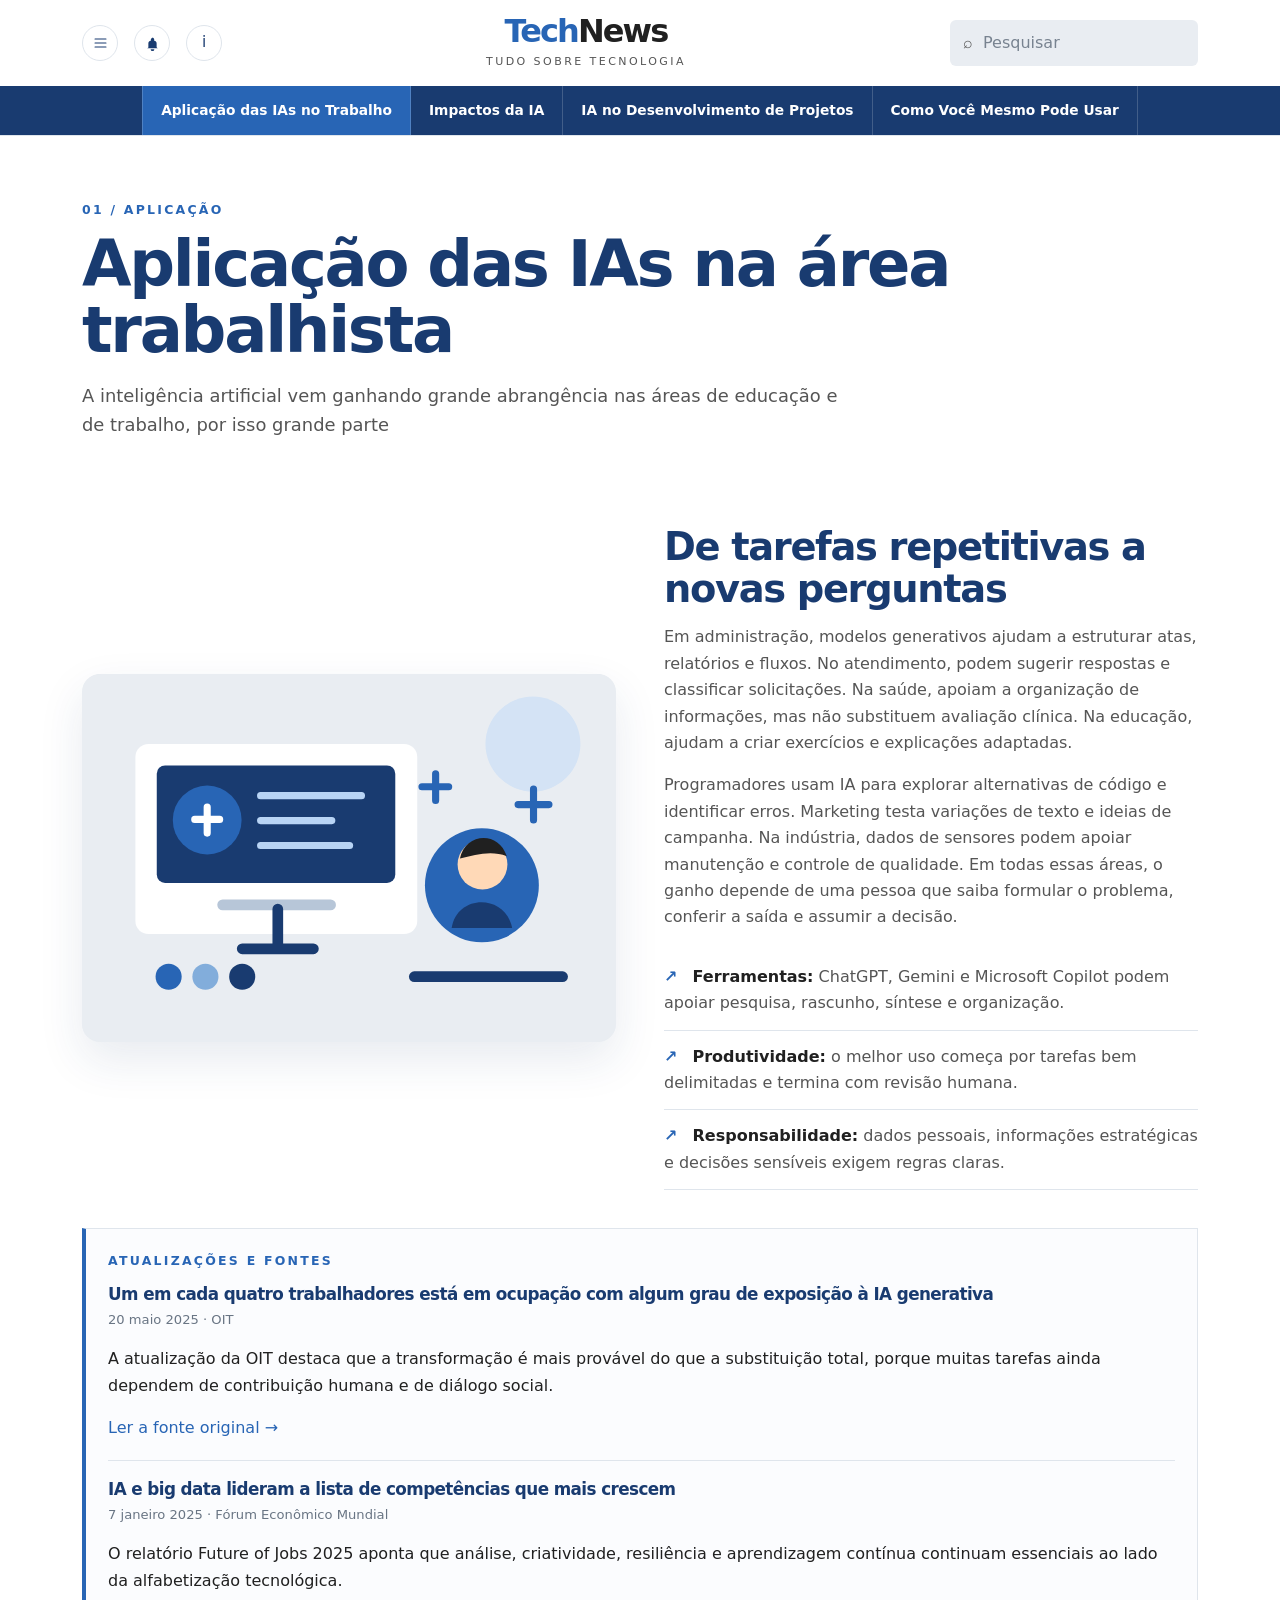
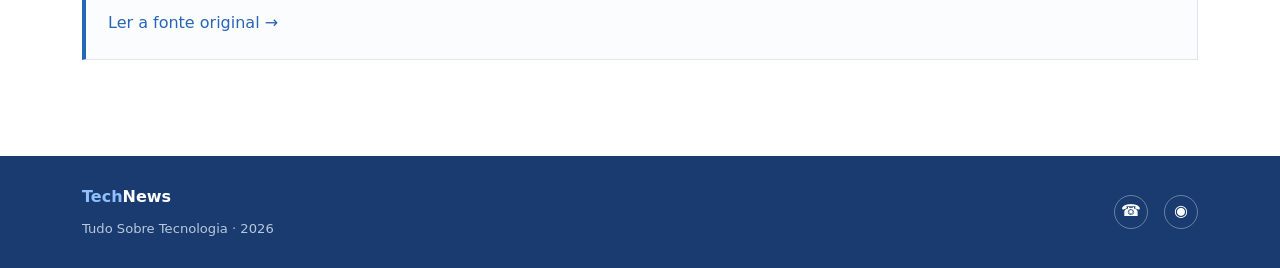
==== aplicacoes1.html @ da969e6b "primeiro commit" ====
<!doctype html>
<html lang="pt-BR">
  <head>
    <meta charset="utf-8" />
    <meta name="viewport" content="width=device-width, initial-scale=1" />
    <title>Aplicação das IAs no Trabalho — TechNews</title>
    <link rel="icon" type="image/png" href="img/jornal.png" />
    <meta
      name="description"
      content="Como a inteligência artificial é aplicada em diferentes profissões e empresas."
    />
    <link
      href="https://cdn.jsdelivr.net/npm/bootstrap@5.3.3/dist/css/bootstrap.min.css"
      rel="stylesheet"
    />
    <link href="css2/style2.css" rel="stylesheet" />
  </head>
  <body>
    <header class="site-header">
      <div class="container utility-row">
        <div class="header-tools">
         <span class="tool-icon menu-mark"><svg xmlns="http://w3.org" width="16" height="16" fill="currentColor" viewBox="0 0 16 16"><path fill-rule="evenodd" d="M2.5 12a.5.5 0 0 1 .5-.5h11a.5.5 0 0 1 0 1h-11a.5.5 0 0 1-.5-.5m0-4a.5.5 0 0 1 .5-.5h11a.5.5 0 0 1 0 1h-11a.5.5 0 0 1-.5-.5m0-4a.5.5 0 0 1 .5-.5h11a.5.5 0 0 1 0 1h-11a.5.5 0 0 1-.5-.5"/></svg></span>
<span class="tool-icon" aria-label="Notificações">
  <svg xmlns="http://w3.org" width="15" height="15" fill="currentColor" viewBox="0 0 16 16"><path d="M8 16a2 2 0 0 0 2-2H6a2 2 0 0 0 2 2M8 1.918l-.079.033a2.86 2.86 0 0 0-.572.234c-.727.376-1.153.905-1.153 1.599v1.398h-.088c-1.394 0-2.518 1.116-2.518 2.493v4.478c0 .229-.289.431-.788.583C2.33 12.83 2 13 2 13h12s-.33-.17-.813-.319c-.499-.152-.788-.354-.788-.583V7.675c0-1.377-1.124-2.493-2.518-2.493h-.088V3.551c0-.694-.426-1.223-1.153-1.6a2.86 2.86 0 0 0-.572-.234z"/></svg>
</span>
<span class="tool-icon">i</span>
        </div>
        <div class="brand">
          <a href="index.html" class="text-decoration-none text-reset">
            <p class="brand-name">
              <span class="tech">Tech</span><span class="news">News</span>
            </p>
            <span class="brand-tagline">Tudo Sobre Tecnologia</span>
          </a>
        </div>

        <label class="search-box"
          ><span>⌕</span><input type="search" placeholder="Pesquisar"
        /></label>
      </div>

      <nav class="main-nav w-100" aria-label="Navegação principal">
        <div class="container">
          <ul class="nav-list d-flex justify-content-lg-center w-100 m-0 p-0">
            <li><a class="active" href="aplicacoes1.html">Aplicação das IAs no Trabalho</a></li>
            <li><a href="impactos1.html">Impactos da IA</a></li>
            <li><a href="projetos1.html">IA no Desenvolvimento de Projetos</a></li>
            <li><a href="como-usar1.html">Como Você Mesmo Pode Usar</a></li>
          </ul>
        </div>
      </nav>


    </header>
    <main>
      <section class="page-intro">
        <div class="container">
          <div class="eyebrow">01 / Aplicação</div>
          <h1>Aplicação das IAs na área trabalhista</h1>
          <p class="lead">
           A inteligência artificial vem ganhando grande abrangência nas áreas de educação e de trabalho, 
           por isso grande parte
          </p>
        </div>
      </section>
      <section class="content-section">
        <div class="container">
          <div class="row g-5 align-items-center">
            <div class="col-lg-6">
              <div class="hero-visual">
                <img
                  src="img/aplicacoes.svg"
                  alt="Ilustração de profissional usando um painel de inteligência artificial"
                />
              </div>
            </div>
            <div class="col-lg-6 copy">
              <h2>De tarefas repetitivas a novas perguntas</h2>
              <p>
                Em administração, modelos generativos ajudam a estruturar atas,
                relatórios e fluxos. No atendimento, podem sugerir respostas e
                classificar solicitações. Na saúde, apoiam a organização de
                informações, mas não substituem avaliação clínica. Na educação,
                ajudam a criar exercícios e explicações adaptadas.
              </p>
              <p>
                Programadores usam IA para explorar alternativas de código e
                identificar erros. Marketing testa variações de texto e ideias
                de campanha. Na indústria, dados de sensores podem apoiar
                manutenção e controle de qualidade. Em todas essas áreas, o
                ganho depende de uma pessoa que saiba formular o problema,
                conferir a saída e assumir a decisão.
              </p>
              <ul class="topic-list">
                <li>
                  <strong>Ferramentas:</strong> ChatGPT, Gemini e Microsoft
                  Copilot podem apoiar pesquisa, rascunho, síntese e
                  organização.
                </li>
                <li>
                  <strong>Produtividade:</strong> o melhor uso começa por
                  tarefas bem delimitadas e termina com revisão humana.
                </li>
                <li>
                  <strong>Responsabilidade:</strong> dados pessoais, informações
                  estratégicas e decisões sensíveis exigem regras claras.
                </li>
              </ul>
            </div>
          </div>
          <div class="news-strip">
            <div class="eyebrow">Atualizações e fontes</div>
            <div class="news-item">
              <h3>
                Um em cada quatro trabalhadores está em ocupação com algum grau
                de exposição à IA generativa
              </h3>
              <p class="meta">20 maio 2025 · OIT</p>
              <p>
                A atualização da OIT destaca que a transformação é mais provável
                do que a substituição total, porque muitas tarefas ainda
                dependem de contribuição humana e de diálogo social.
              </p>
              <a
                href="https://www.ilo.org/publications/generative-ai-and-jobs-2025-update"
                target="_blank"
                rel="noopener"
                >Ler a fonte original →</a
              >
            </div>
            <div class="news-item">
              <h3>
                IA e big data lideram a lista de competências que mais crescem
              </h3>
              <p class="meta">7 janeiro 2025 · Fórum Econômico Mundial</p>
              <p>
                O relatório Future of Jobs 2025 aponta que análise,
                criatividade, resiliência e aprendizagem contínua continuam
                essenciais ao lado da alfabetização tecnológica.
              </p>
              <a
                href="https://www.weforum.org/publications/the-future-of-jobs-report-2025"
                target="_blank"
                rel="noopener"
                >Ler a fonte original →</a
              >
            </div>
          </div>
        </div>
      </section>
    </main>
    <footer class="site-footer">
      <div class="container footer-line">
        <div>
          <div class="footer-brand"><span>Tech</span>News</div>
          <p class="footer-copy">Tudo Sobre Tecnologia · 2026</p>
        </div>
        <div class="footer-contact">
          <span class="footer-icon">☎</span><span class="footer-icon">◉</span>
        </div>
      </div>
    </footer>
  </body>
</html>
---- css2/style2.css ----
:root {
  --navy: #193b70;
  --blue: #2865b5;
  --ink: #202020;
  --muted: #555555;
  --soft: #e9edf2;
  --line: #dfe5ec;
  --white: #ffffff;
  --green: #1f8a5b;
  --green-soft: #e8f5ee;
  --red: #c94b4b;
  --red-soft: #fff0f0;
}

* {
  box-sizing: border-box;
}
html {
  scroll-behavior: smooth;
}
body {
  margin: 0;
  color: var(--ink);
  background: var(--white);
  font-family:
    Inter,
    ui-sans-serif,
    system-ui,
    -apple-system,
    BlinkMacSystemFont,
    "Segoe UI",
    sans-serif;
  line-height: 1.65;
}
a {
  color: var(--blue);
  text-decoration: none;
}
a:hover {
  color: var(--navy);
  text-decoration: underline;
}

.site-header {
  border-bottom: 1px solid var(--line);
  background: #fff;
}
.utility-row {
  min-height: 86px;
  display: flex;
  align-items: center;
  justify-content: space-between;
  gap: 24px;
}
.header-tools {
  display: flex;
  align-items: center;
  gap: 16px;
  color: var(--navy);
  font-size: 0.95rem;
}
.tool-icon {
  width: 36px;
  height: 36px;
  display: inline-flex !important;
  align-items: center !important;
  justify-content: center !important;
  border: 1px solid var(--line);
  border-radius: 50%;
}
.menu-mark {
  width: 36px !important;
  height: 36px !important;
  overflow: visible !important;
}


.brand {
  text-align: center;
  min-width: 220px;
}
.brand-name {
  margin: 0;
  font-size: 2rem;
  line-height: 1.05;
  font-weight: 800;
  letter-spacing: -0.06em;
}
.brand-name .tech {
  color: var(--blue);
}
.brand-name .news {
  color: var(--ink);
}
.brand-tagline {
  display: block;
  margin-top: 5px;
  color: var(--muted);
  font-size: 0.69rem;
  letter-spacing: 0.22em;
  text-transform: uppercase;
}
.search-box {
  min-width: 210px;
  display: flex;
  align-items: center;
  gap: 8px;
  padding: 9px 13px;
  border-radius: 6px;
  background: var(--soft);
  color: var(--muted);
}
.search-box input {
  width: 100%;
  border: 0;
  outline: 0;
  background: transparent;
  font: inherit;
  color: var(--ink);
}
.search-box input::placeholder {
  color: #788390;
}

.main-nav {
  background: var(--navy);
}
.main-nav .nav-list {
  display: flex;
  justify-content: center;
  align-items: stretch;
  margin: 0;
  padding: 0;
  list-style: none;
}
.main-nav a {
  display: block;
  height: 100%;
  padding: 13px 18px;
  border-right: 1px solid rgba(255, 255, 255, 0.18);
  color: #fff;
  font-size: 0.86rem;
  font-weight: 650;
  text-align: center;
}
.main-nav li:first-child a {
  border-left: 1px solid rgba(255, 255, 255, 0.18);
}
.main-nav a:hover,
.main-nav a.active {
  background: var(--blue);
  color: #fff;
  text-decoration: none;
}

.page-intro {
  padding: 64px 0 38px;
}
.eyebrow {
  margin-bottom: 12px;
  color: var(--blue);
  font-size: 0.78rem;
  font-weight: 800;
  letter-spacing: 0.18em;
  text-transform: uppercase;
}
h1,
h2,
h3 {
  color: var(--navy);
  font-weight: 800;
  letter-spacing: -0.035em;
}
h1 {
  margin: 0 0 18px;
  font-size: clamp(2.15rem, 5vw, 4.3rem);
  line-height: 1.02;
}
h2 {
  margin: 0 0 14px;
  font-size: clamp(1.6rem, 3vw, 2.45rem);
  line-height: 1.1;
}
h3 {
  font-size: 1.25rem;
}
.lead {
  max-width: 760px;
  color: var(--muted);
  font-size: 1.12rem;
}
.rule {
  height: 1px;
  margin: 24px 0;
  background: var(--line);
}

.hero-visual {
  width: 100%;
  overflow: hidden;
  border-radius: 18px;
  background: var(--soft);
  box-shadow: 0 18px 45px rgba(25, 59, 112, 0.1);
}
.hero-visual img {
  display: block;
  width: 100%;
  height: auto;
}
.content-section {
  padding: 32px 0 72px;
}
.content-section + .content-section {
  border-top: 1px solid var(--line);
}
.copy p {
  color: var(--muted);
}
.copy strong {
  color: var(--ink);
}
.topic-list {
  margin: 20px 0 0;
  padding: 0;
  list-style: none;
}
.topic-list li {
  padding: 13px 0;
  border-bottom: 1px solid var(--line);
  color: var(--muted);
}
.topic-list li::before {
  content: "↗";
  display: inline-block;
  margin-right: 10px;
  color: var(--blue);
  font-weight: 800;
}

.news-strip {
  margin-top: 38px;
  padding: 22px;
  border: 1px solid var(--line);
  border-left: 4px solid var(--blue);
  background: #fbfcfe;
}
.news-item + .news-item {
  margin-top: 18px;
  padding-top: 18px;
  border-top: 1px solid var(--line);
}
.news-item h3 {
  margin: 0 0 5px;
  font-size: 1.05rem;
}
.meta {
  color: #697584;
  font-size: 0.82rem;
}

.pill {
  display: inline-block;
  padding: 4px 10px;
  border-radius: 99px;
  font-size: 0.74rem;
  font-weight: 800;
  letter-spacing: 0.06em;
  text-transform: uppercase;
}
.pill-positive {
  color: var(--green);
  background: var(--green-soft);
}
.pill-negative {
  color: var(--red);
  background: var(--red-soft);
}
.impact-panel {
  height: 100%;
  padding: 28px;
  border-top: 5px solid;
  border-radius: 12px;
  background: #fff;
  box-shadow: 0 12px 30px rgba(25, 59, 112, 0.08);
}
.impact-panel.positive {
  border-color: var(--green);
}
.impact-panel.negative {
  border-color: var(--red);
}
.impact-panel ul {
  padding-left: 20px;
  color: var(--muted);
}
.impact-panel li {
  margin: 9px 0;
}
.reflection {
  margin-top: 32px;
  padding: 28px;
  border-radius: 12px;
  color: #fff;
  background: var(--navy);
}
.reflection h2,
.reflection p {
  color: #fff;
}

.step-list {
  counter-reset: step;
  margin: 0;
  padding: 0;
  list-style: none;
}
.step-list li {
  position: relative;
  min-height: 72px;
  padding: 0 0 22px 60px;
  color: var(--muted);
}
.step-list li::before {
  counter-increment: step;
  content: counter(step, decimal-leading-zero);
  position: absolute;
  left: 0;
  top: 0;
  color: var(--blue);
  font-weight: 800;
  font-size: 1.15rem;
}
.step-list li:not(:last-child)::after {
  content: "";
  position: absolute;
  left: 13px;
  top: 30px;
  width: 1px;
  height: calc(100% - 24px);
  background: var(--line);
}
.step-list strong {
  display: block;
  margin-bottom: 3px;
  color: var(--navy);
}
.prompt-box {
  margin-top: 22px;
  padding: 18px 20px;
  border-radius: 10px;
  background: var(--soft);
  border-left: 4px solid var(--blue);
  color: var(--muted);
}
.prompt-box code {
  color: var(--navy);
  font-family: ui-monospace, SFMono-Regular, Menlo, Consolas, monospace;
  font-size: 0.88rem;
}
.feedback-panel {
  padding: 24px;
  border: 1px solid var(--line);
  border-radius: 14px;
  background: #fbfcfe;
}
.feedback-panel h3 {
  margin-top: 0;
}
.feedback-meter {
  height: 8px;
  margin: 12px 0 8px;
  overflow: hidden;
  border-radius: 20px;
  background: #dce4ee;
}
.feedback-meter span {
  display: block;
  width: 78%;
  height: 100%;
  border-radius: inherit;
  background: var(--blue);
}
.feedback-note {
  color: var(--muted);
  font-size: 0.9rem;
}

.home-hero {
  padding: 78px 0 72px;
  background: linear-gradient(135deg, #f7faff 0%, #fff 58%);
}
.home-hero .intro {
  max-width: 760px;
}
.route-card {
  height: 100%;
  padding: 26px;
  border: 1px solid var(--line);
  border-radius: 12px;
  background: #fff;
  transition:
    transform 0.2s ease,
    box-shadow 0.2s ease;
}
.route-card:hover {
  transform: translateY(-3px);
  box-shadow: 0 14px 30px rgba(25, 59, 112, 0.1);
}
.route-number {
  color: var(--blue);
  font-size: 0.78rem;
  font-weight: 800;
  letter-spacing: 0.16em;
}
.route-card h2 {
  margin-top: 9px;
  font-size: 1.45rem;
}
.route-card p {
  color: var(--muted);
}
.button-link {
  display: inline-block;
  padding: 10px 17px;
  border-radius: 6px;
  background: var(--navy);
  color: #fff;
  font-weight: 700;
}
.button-link:hover {
  background: var(--blue);
  color: #fff;
  text-decoration: none;
}

.site-footer {
  margin-top: 24px;
  padding: 28px 0;
  color: #dbe5f4;
  background: var(--navy);
}
.footer-line {
  display: flex;
  align-items: center;
  justify-content: space-between;
  gap: 22px;
}
.footer-brand {
  color: #fff;
  font-weight: 800;
}
.footer-brand span {
  color: #8fc0ff;
}
.footer-contact {
  display: flex;
  align-items: center;
  gap: 16px;
}
.footer-icon {
  width: 34px;
  height: 34px;
  display: inline-flex;
  align-items: center;
  justify-content: center;
  border: 1px solid rgba(255, 255, 255, 0.35);
  border-radius: 50%;
  color: #fff;
}
.footer-copy {
  margin: 8px 0 0;
  color: #b8c8dc;
  font-size: 0.82rem;
}

@media (max-width: 991.98px) {
  .utility-row {
    flex-wrap: wrap;
    padding: 16px 0;
  }
  .brand {
    order: -1;
    width: 100%;
  }
  .header-tools {
    flex: 1;
  }
  .search-box {
    min-width: 0;
    flex: 1;
  }
  .main-nav .nav-list {

    display: flex !important;
    flex-direction: row !important;
    justify-content: flex-start !important;
    overflow-x: auto !important;
    white-space: nowrap !important;
    width: 100% !important;

    -webkit-overflow-scrolling: touch;
    scrollbar-width: none; 
  }
  .main-nav .nav-list::-webkit-scrollbar {
    display: none; 
  }
  .main-nav a {

    min-width: max-content !important;
    display: block !important;
  }
}


@media (max-width: 575.98px) {
  .utility-row {
    gap: 12px;
  }
  .header-tools {
    gap: 8px;
  }
  .tool-icon {
    width: 32px;
    height: 32px;
  }
  .search-box {
    font-size: 0.87rem;
  }
  .brand-name {
    font-size: 1.8rem;
  }
  .brand-tagline {
    font-size: 0.6rem;
  }
  .page-intro {
    padding-top: 42px;
  }
  .content-section {
    padding-bottom: 48px;
  }
  .footer-line {
    align-items: flex-start;
    flex-direction: column;
  }
}
input.menu-toggle-input {
  display: none !important;
  visibility: hidden !important;
  opacity: 0 !important;
  position: absolute !important;
  top: -9999px !important;
  left: -9999px !important;
}
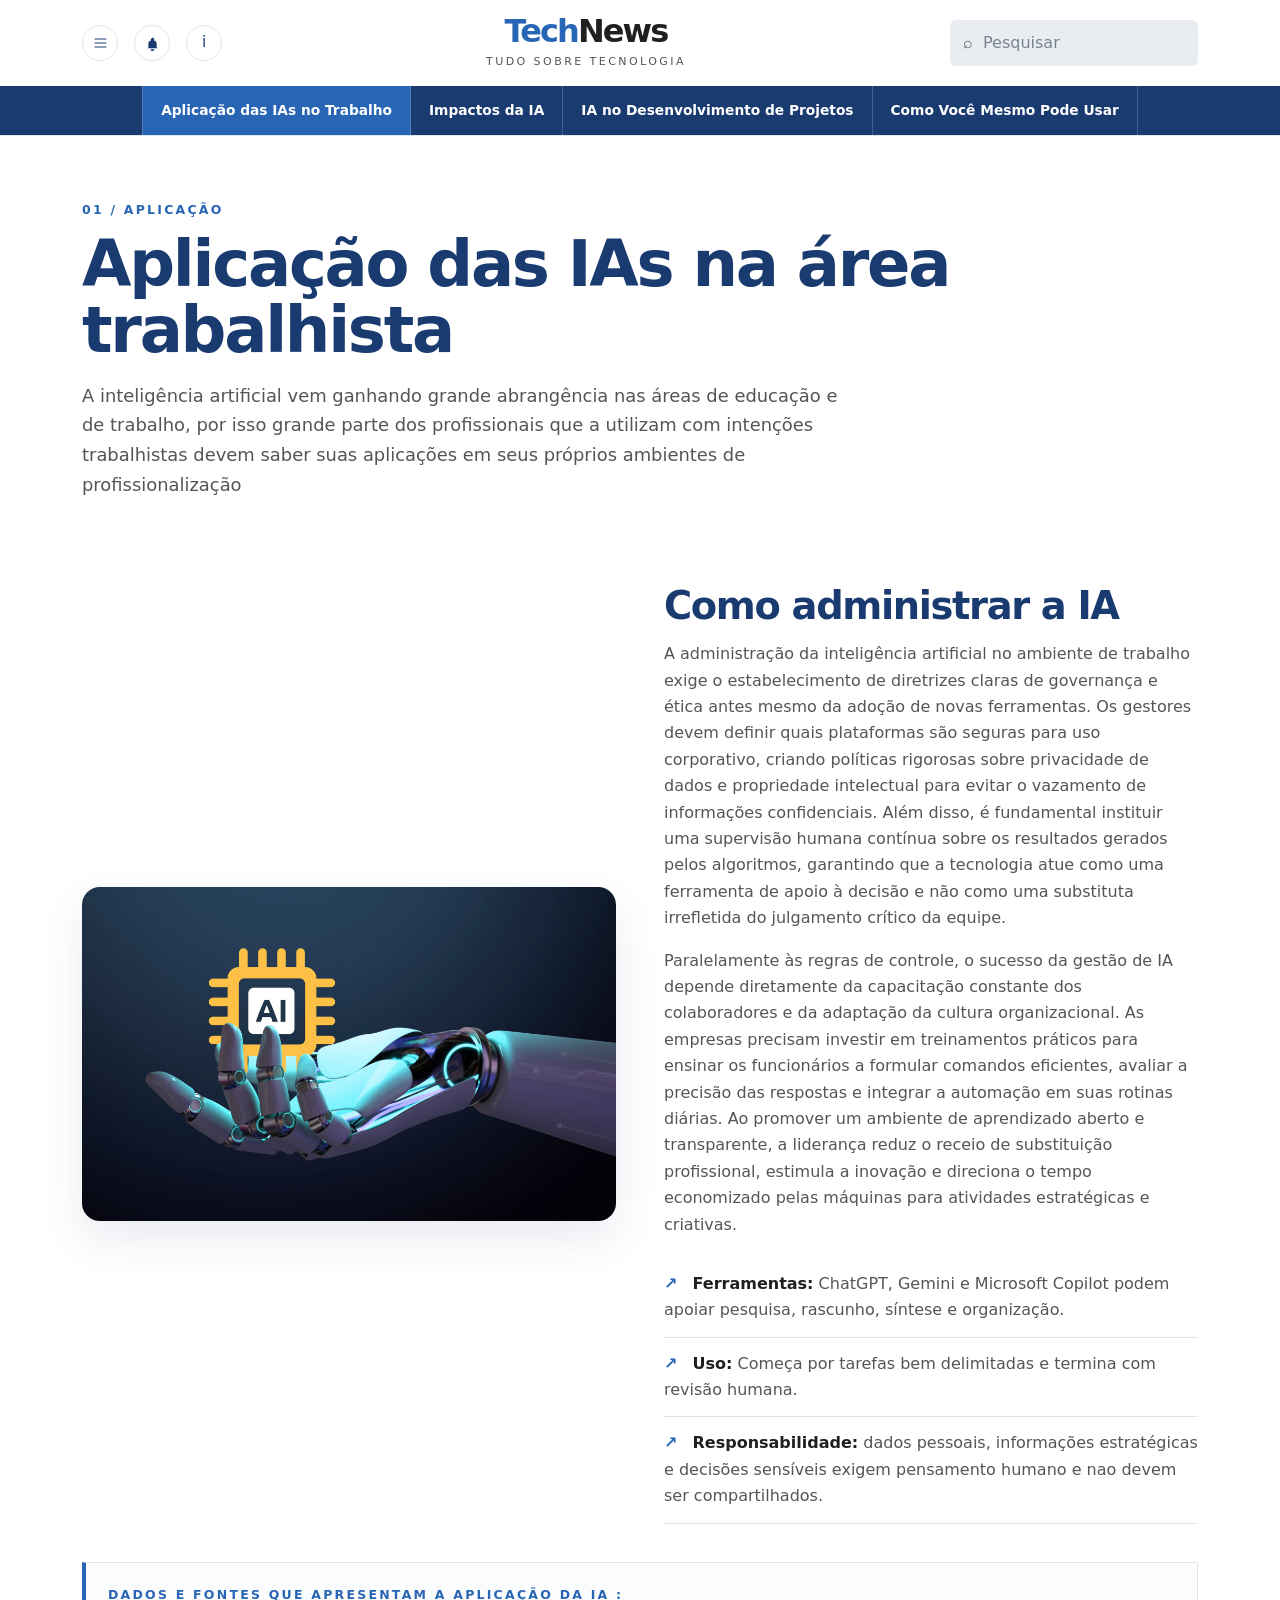
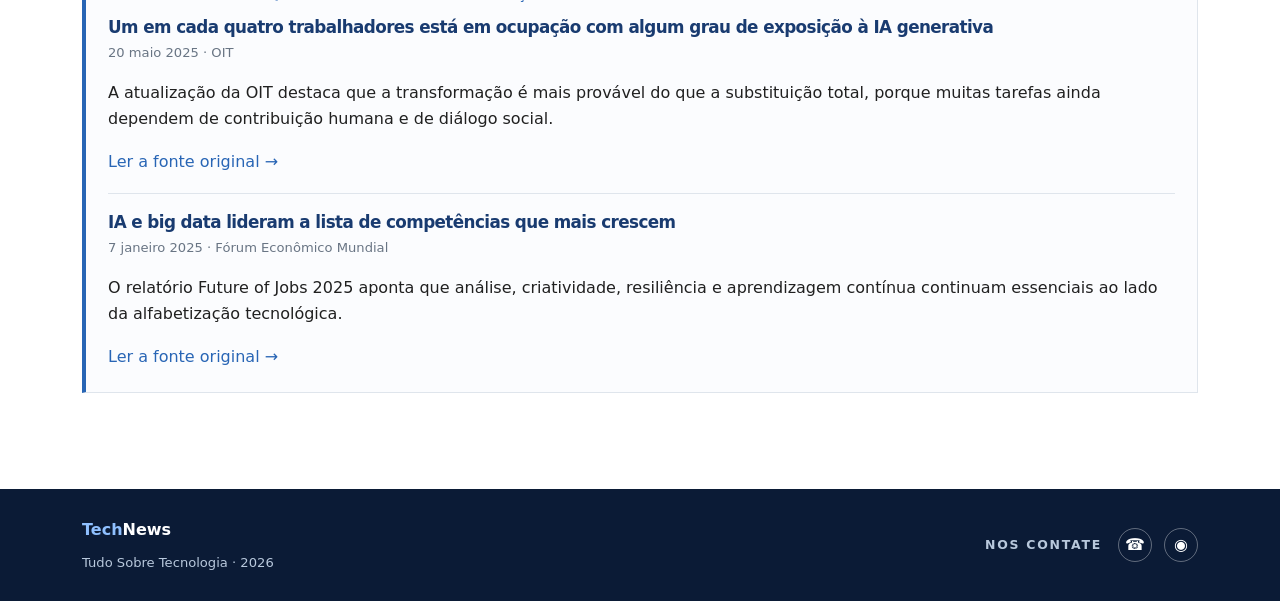
==== commit 8769e16d: "Revisão final" ====
--- a/aplicacoes1.html
+++ b/aplicacoes1.html
@@ -59,7 +59,7 @@
           <h1>Aplicação das IAs na área trabalhista</h1>
           <p class="lead">
            A inteligência artificial vem ganhando grande abrangência nas áreas de educação e de trabalho, 
-           por isso grande parte
+           por isso grande parte dos profissionais que a utilizam com intenções trabalhistas devem saber suas aplicações em seus próprios ambientes de profissionalização
           </p>
         </div>
       </section>
@@ -69,27 +69,33 @@
             <div class="col-lg-6">
               <div class="hero-visual">
                 <img
-                  src="img/aplicacoes.svg"
+                  src="img/Gemini.png"
                   alt="Ilustração de profissional usando um painel de inteligência artificial"
                 />
               </div>
             </div>
             <div class="col-lg-6 copy">
-              <h2>De tarefas repetitivas a novas perguntas</h2>
+              <h2>Como administrar a IA</h2>
               <p>
-                Em administração, modelos generativos ajudam a estruturar atas,
-                relatórios e fluxos. No atendimento, podem sugerir respostas e
-                classificar solicitações. Na saúde, apoiam a organização de
-                informações, mas não substituem avaliação clínica. Na educação,
-                ajudam a criar exercícios e explicações adaptadas.
+                A administração da inteligência artificial no ambiente de trabalho exige 
+                o estabelecimento de diretrizes claras de governança e ética antes mesmo 
+                da adoção de novas ferramentas. Os gestores devem definir quais plataformas 
+                são seguras para uso corporativo, criando políticas rigorosas sobre privacidade 
+                de dados e propriedade intelectual para evitar o vazamento de informações confidenciais. 
+                Além disso, é fundamental instituir uma supervisão humana contínua sobre os resultados 
+                gerados pelos algoritmos, garantindo que a tecnologia atue como uma ferramenta de apoio
+                 à decisão e não como uma substituta irrefletida do julgamento crítico da equipe.
               </p>
               <p>
-                Programadores usam IA para explorar alternativas de código e
-                identificar erros. Marketing testa variações de texto e ideias
-                de campanha. Na indústria, dados de sensores podem apoiar
-                manutenção e controle de qualidade. Em todas essas áreas, o
-                ganho depende de uma pessoa que saiba formular o problema,
-                conferir a saída e assumir a decisão.
+                  Paralelamente às regras de controle, o sucesso da gestão de IA depende
+                   diretamente da capacitação constante dos colaboradores e da adaptação
+                    da cultura organizacional. As empresas precisam investir em 
+                    treinamentos práticos para ensinar os funcionários a formular 
+                    comandos eficientes, avaliar a precisão das respostas e integrar
+                     a automação em suas rotinas diárias. Ao promover um ambiente de 
+                     aprendizado aberto e transparente, a liderança reduz o receio de 
+                     substituição profissional, estimula a inovação e direciona o tempo 
+                     economizado pelas máquinas para atividades estratégicas e criativas.
               </p>
               <ul class="topic-list">
                 <li>
@@ -98,18 +104,18 @@
                   organização.
                 </li>
                 <li>
-                  <strong>Produtividade:</strong> o melhor uso começa por
+                  <strong>Uso:</strong> Começa por
                   tarefas bem delimitadas e termina com revisão humana.
                 </li>
                 <li>
                   <strong>Responsabilidade:</strong> dados pessoais, informações
-                  estratégicas e decisões sensíveis exigem regras claras.
+                  estratégicas e decisões sensíveis exigem pensamento humano e nao devem ser compartilhados.
                 </li>
               </ul>
             </div>
           </div>
           <div class="news-strip">
-            <div class="eyebrow">Atualizações e fontes</div>
+            <div class="eyebrow">Dados e fontes que apresentam a aplicação da IA : </div>
             <div class="news-item">
               <h3>
                 Um em cada quatro trabalhadores está em ocupação com algum grau
@@ -149,16 +155,18 @@
         </div>
       </section>
     </main>
-    <footer class="site-footer">
-      <div class="container footer-line">
-        <div>
-          <div class="footer-brand"><span>Tech</span>News</div>
-          <p class="footer-copy">Tudo Sobre Tecnologia · 2026</p>
-        </div>
-        <div class="footer-contact">
-          <span class="footer-icon">☎</span><span class="footer-icon">◉</span>
-        </div>
-      </div>
-    </footer>
+<footer class="site-footer">
+  <div class="container footer-line">
+    <div>
+      <div class="footer-brand"><span>Tech</span>News</div>
+      <p class="footer-copy">Tudo Sobre Tecnologia · 2026</p>
+    </div>
+    <div class="footer-contact">
+      <span class="footer-contact-label">Nos contate</span>
+      <span class="footer-icon">☎</span>
+      <span class="footer-icon">◉</span>
+    </div>
+  </div>
+</footer>
   </body>
 </html>
--- a/css2/style2.css
+++ b/css2/style2.css
@@ -437,7 +437,7 @@
   margin-top: 24px;
   padding: 28px 0;
   color: #dbe5f4;
-  background: var(--navy);
+  background: #0b1b36;
 }
 .footer-line {
   display: flex;
@@ -455,8 +455,26 @@
 .footer-contact {
   display: flex;
   align-items: center;
-  gap: 16px;
-}
+  gap: 12px; 
+}
+
+.footer-contact-label {
+  color: #b8c8dc; 
+  font-size: 0.78rem;
+  font-weight: 700;
+  letter-spacing: 0.14em;
+  text-transform: uppercase;
+  margin-right: 4px;
+  text-decoration: none;
+  transition: color 0.2s ease;
+}
+
+
+a.footer-contact-label:hover {
+  color: #ffffff;
+  text-decoration: none;
+}
+
 .footer-icon {
   width: 34px;
   height: 34px;
